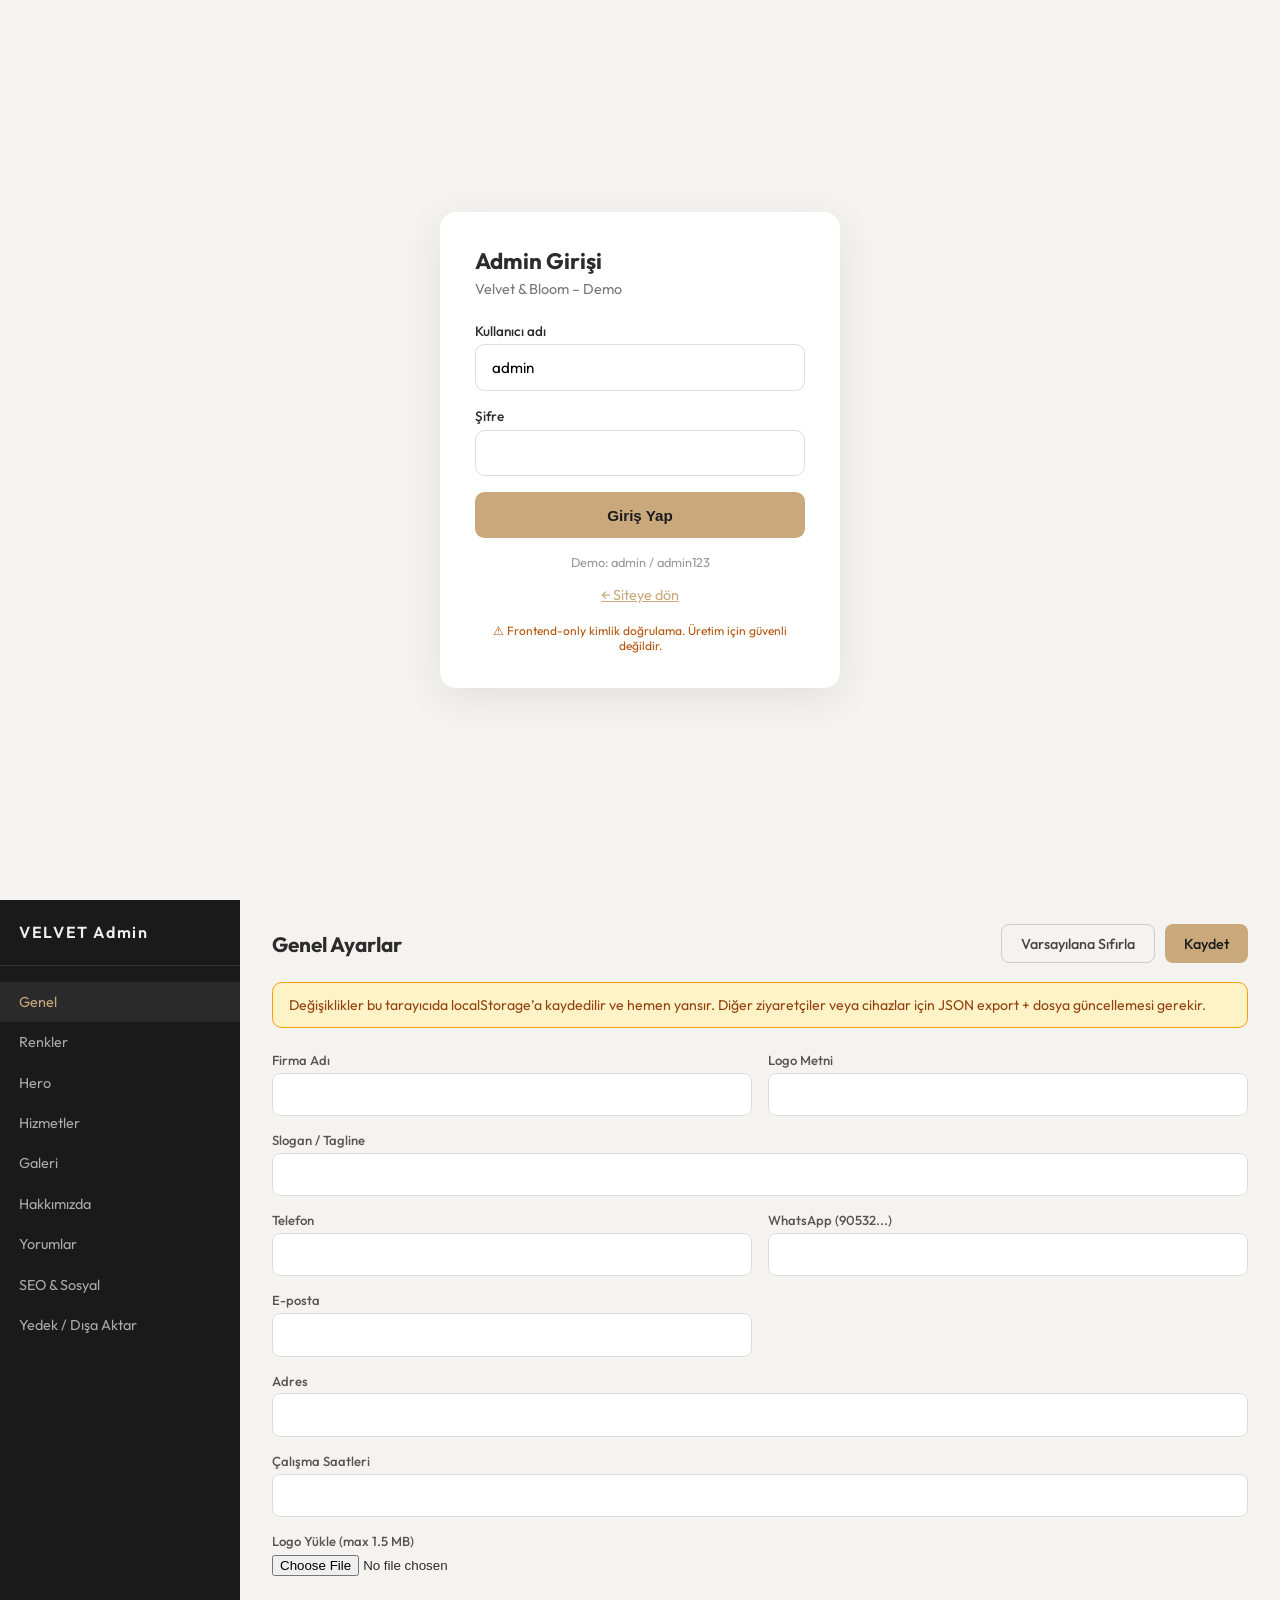
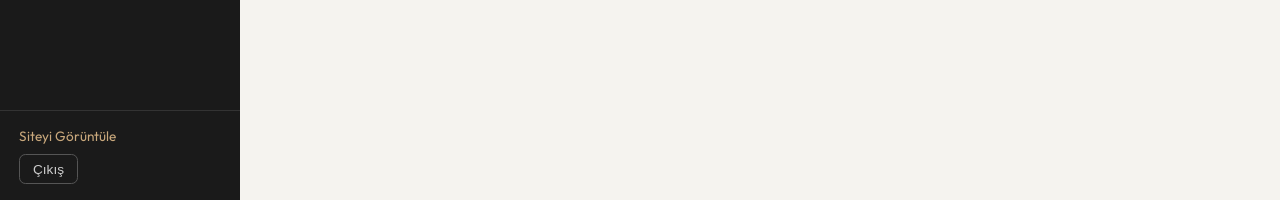
==== admin/index.html @ a227c088 "Initial: Professional beauty clinic (sage/teal) + admin panel" ====
<!DOCTYPE html>
<html lang="tr">
<head>
  <meta charset="UTF-8">
  <meta name="viewport" content="width=device-width, initial-scale=1.0">
  <title>Admin | Velvet & Bloom</title>
  <link href="https://fonts.googleapis.com/css2?family=Outfit:wght@400;500;600&display=swap" rel="stylesheet">
  <link rel="stylesheet" href="../assets/css/admin.css">
</head>
<body>
  <div id="login-screen" class="login-screen">
    <div class="login-box">
      <h1>Admin Girişi</h1>
      <p class="sub">Velvet & Bloom – Demo</p>
      <div id="login-error" class="error" hidden></div>
      <form id="login-form">
        <label>Kullanıcı adı</label>
        <input type="text" id="login-user" value="admin" required>
        <label>Şifre</label>
        <input type="password" id="login-pass" required>
        <button type="submit">Giriş Yap</button>
      </form>
      <p class="hint">Demo: admin / admin123</p>
      <a href="../index.html" class="back-link">← Siteye dön</a>
      <p class="security-note">⚠ Frontend-only kimlik doğrulama. Üretim için güvenli değildir.</p>
    </div>
  </div>

  <div id="dashboard" class="dashboard" hidden>
    <aside class="sidebar">
      <div class="sidebar-brand">VELVET Admin</div>
      <nav class="sidebar-nav">
        <button data-tab="general" class="active">Genel</button>
        <button data-tab="colors">Renkler</button>
        <button data-tab="hero">Hero</button>
        <button data-tab="services">Hizmetler</button>
        <button data-tab="gallery">Galeri</button>
        <button data-tab="about">Hakkımızda</button>
        <button data-tab="testimonials">Yorumlar</button>
        <button data-tab="seo">SEO & Sosyal</button>
        <button data-tab="backup">Yedek / Dışa Aktar</button>
      </nav>
      <div class="sidebar-footer">
        <a href="../index.html" target="_blank">Siteyi Görüntüle</a>
        <button id="btn-logout">Çıkış</button>
      </div>
    </aside>

    <main class="main">
      <header class="main-header">
        <h2 id="tab-title">Genel Ayarlar</h2>
        <div class="header-actions">
          <button id="btn-reset" class="btn-outline">Varsayılana Sıfırla</button>
          <button id="btn-save" class="btn-primary">Kaydet</button>
        </div>
      </header>

      <div class="notice">
        Değişiklikler bu tarayıcıda localStorage’a kaydedilir ve hemen yansır. Diğer ziyaretçiler veya cihazlar için JSON export + dosya güncellemesi gerekir.
      </div>

      <!-- GENERAL -->
      <section class="tab-panel active" data-panel="general">
        <div class="form-grid">
          <div class="field"><label>Firma Adı</label><input type="text" data-path="business.name"></div>
          <div class="field"><label>Logo Metni</label><input type="text" data-path="business.logoText"></div>
          <div class="field full"><label>Slogan / Tagline</label><input type="text" data-path="business.tagline"></div>
          <div class="field"><label>Telefon</label><input type="text" data-path="business.phone"></div>
          <div class="field"><label>WhatsApp (90532...)</label><input type="text" data-path="business.whatsapp"></div>
          <div class="field"><label>E-posta</label><input type="email" data-path="business.email"></div>
          <div class="field full"><label>Adres</label><input type="text" data-path="business.address"></div>
          <div class="field full"><label>Çalışma Saatleri</label><input type="text" data-path="business.hours"></div>
          <div class="field full">
            <label>Logo Yükle (max 1.5 MB)</label>
            <input type="file" id="logo-upload" accept="image/*">
            <div id="logo-preview" class="img-preview"></div>
          </div>
        </div>
      </section>

      <!-- COLORS -->
      <section class="tab-panel" data-panel="colors">
        <div class="presets">
          <button type="button" data-preset="elegant">Elegant Gold</button>
          <button type="button" data-preset="rose">Rose Champagne</button>
          <button type="button" data-preset="ivory">Pure Ivory</button>
        </div>
        <div class="form-grid colors-grid">
          <div class="field"><label>Primary</label><input type="color" data-path="colors.primary"></div>
          <div class="field"><label>Primary Dark</label><input type="color" data-path="colors.primaryDark"></div>
          <div class="field"><label>Secondary</label><input type="color" data-path="colors.secondary"></div>
          <div class="field"><label>Accent</label><input type="color" data-path="colors.accent"></div>
          <div class="field"><label>Text</label><input type="color" data-path="colors.text"></div>
          <div class="field"><label>Text Light</label><input type="color" data-path="colors.textLight"></div>
          <div class="field"><label>Background</label><input type="color" data-path="colors.bg"></div>
          <div class="field"><label>Dark</label><input type="color" data-path="colors.dark"></div>
        </div>
        <div class="live-preview" id="color-preview">
          <div class="preview-card">
            <span class="preview-label">Önizleme</span>
            <h3>Başlık Örneği</h3>
            <p>Bu metin seçilen renklerle görünür.</p>
            <button class="preview-btn">Buton</button>
          </div>
        </div>
      </section>

      <!-- HERO -->
      <section class="tab-panel" data-panel="hero">
        <div class="form-grid">
          <div class="field full"><label>Başlık</label><input type="text" data-path="hero.title"></div>
          <div class="field full"><label>Alt Yazı</label><textarea data-path="hero.subtitle" rows="3"></textarea></div>
          <div class="field"><label>Buton Metni</label><input type="text" data-path="hero.ctaText"></div>
          <div class="field"><label>Buton Linki</label><input type="text" data-path="hero.ctaLink"></div>
          <div class="field full">
            <label>Hero Görseli (URL veya yükle)</label>
            <input type="text" data-path="hero.image" placeholder="https://...">
            <input type="file" id="hero-upload" accept="image/*" style="margin-top:.5rem">
          </div>
        </div>
      </section>

      <!-- SERVICES -->
      <section class="tab-panel" data-panel="services">
        <div id="services-list"></div>
        <button type="button" id="add-service" class="btn-outline">+ Hizmet Ekle</button>
      </section>

      <!-- GALLERY -->
      <section class="tab-panel" data-panel="gallery">
        <div id="gallery-list"></div>
        <div class="field" style="margin-top:1rem">
          <label>Yeni görsel ekle (URL)</label>
          <div style="display:flex;gap:.5rem">
            <input type="text" id="new-gallery-url" placeholder="https://...">
            <button type="button" id="add-gallery" class="btn-primary">Ekle</button>
          </div>
          <input type="file" id="gallery-upload" accept="image/*" style="margin-top:.5rem">
        </div>
      </section>

      <!-- ABOUT -->
      <section class="tab-panel" data-panel="about">
        <div class="form-grid">
          <div class="field full"><label>Başlık</label><input type="text" data-path="about.title"></div>
          <div class="field full"><label>Metin</label><textarea data-path="about.text" rows="4"></textarea></div>
          <div class="field full"><label>Özellikler (her satır bir madde)</label><textarea id="about-features-text" rows="4"></textarea></div>
          <div class="field full"><label>Görsel URL</label><input type="text" data-path="about.image"></div>
        </div>
      </section>

      <!-- TESTIMONIALS -->
      <section class="tab-panel" data-panel="testimonials">
        <div id="testi-list"></div>
        <button type="button" id="add-testi" class="btn-outline">+ Yorum Ekle</button>
      </section>

      <!-- SEO -->
      <section class="tab-panel" data-panel="seo">
        <div class="form-grid">
          <div class="field full"><label>SEO Başlık</label><input type="text" data-path="seo.title"></div>
          <div class="field full"><label>SEO Açıklama</label><textarea data-path="seo.description" rows="2"></textarea></div>
          <div class="field"><label>Instagram URL</label><input type="text" data-path="business.social.instagram"></div>
          <div class="field"><label>Facebook URL</label><input type="text" data-path="business.social.facebook"></div>
          <div class="field"><label>TikTok URL</label><input type="text" data-path="business.social.tiktok"></div>
        </div>
      </section>

      <!-- BACKUP -->
      <section class="tab-panel" data-panel="backup">
        <p>Yapılandırmayı JSON olarak indir. Bu dosyayı başka bir cihazda import ederek aynı ayarları yükleyebilirsin.</p>
        <div style="display:flex;gap:1rem;margin:1.5rem 0;flex-wrap:wrap">
          <button type="button" id="btn-export" class="btn-primary">JSON Dışa Aktar</button>
          <label class="btn-outline" style="cursor:pointer">
            JSON İçe Aktar
            <input type="file" id="import-file" accept=".json" hidden>
          </label>
        </div>
        <div class="notice">
          <strong>Yayınlama notu:</strong> localStorage sadece bu tarayıcıda çalışır. Canlı site için JSON’u indirip geliştiriciye vererek defaults.js dosyasını güncellemesini isteyin veya sunucuya statik dosya olarak deploy edin.
        </div>
      </section>

      <div id="save-toast" class="toast" hidden>Kaydedildi ✓</div>
    </main>
  </div>

  <script src="../assets/js/defaults.js"></script>
  <script src="../assets/js/storage.js"></script>
  <script src="../assets/js/admin.js"></script>
</body>
</html>
---- assets/css/admin.css ----
* { box-sizing: border-box; margin: 0; padding: 0; }
body { font-family: 'Outfit', system-ui, sans-serif; background: #f5f3ef; color: #2c2c2c; min-height: 100vh; }

.login-screen {
  min-height: 100vh; display: flex; align-items: center; justify-content: center; padding: 1.5rem;
}
.login-box {
  background: #fff; border-radius: 1rem; padding: 2.2rem; width: 100%; max-width: 400px;
  box-shadow: 0 10px 40px rgba(0,0,0,.08);
}
.login-box h1 { font-size: 1.4rem; margin-bottom: .3rem; }
.sub { color: #777; font-size: .9rem; margin-bottom: 1.5rem; }
.login-box label { display: block; font-size: .85rem; font-weight: 500; margin-bottom: .3rem; }
.login-box input {
  width: 100%; padding: .8rem 1rem; border: 1px solid #ddd; border-radius: .6rem;
  margin-bottom: 1rem; font-family: inherit; font-size: .95rem;
}
.login-box button {
  width: 100%; padding: .9rem; background: #C9A87C; color: #1a1a1a; border: none;
  border-radius: .6rem; font-weight: 600; cursor: pointer; font-size: .95rem;
}
.error { background: #fee2e2; color: #991b1b; padding: .7rem; border-radius: .5rem; margin-bottom: 1rem; font-size: .9rem; }
.hint { text-align: center; font-size: .8rem; color: #999; margin-top: 1rem; }
.back-link { display: block; text-align: center; margin-top: 1rem; color: #C9A87C; font-size: .9rem; }
.security-note { font-size: .75rem; color: #b45309; margin-top: 1.2rem; text-align: center; }

.dashboard { display: flex; min-height: 100vh; }
.sidebar {
  width: 240px; background: #1a1a1a; color: #eee; display: flex; flex-direction: column; flex-shrink: 0;
}
.sidebar-brand { padding: 1.4rem 1.2rem; font-weight: 600; letter-spacing: .1em; border-bottom: 1px solid #333; }
.sidebar-nav { flex: 1; padding: 1rem 0; }
.sidebar-nav button {
  display: block; width: 100%; text-align: left; padding: .7rem 1.2rem;
  background: none; border: none; color: #aaa; font-family: inherit; font-size: .9rem; cursor: pointer;
}
.sidebar-nav button:hover, .sidebar-nav button.active { background: #2a2a2a; color: #C9A87C; }
.sidebar-footer { padding: 1rem 1.2rem; border-top: 1px solid #333; }
.sidebar-footer a { color: #C9A87C; font-size: .85rem; text-decoration: none; display: block; margin-bottom: .6rem; }
.sidebar-footer button { background: none; border: 1px solid #555; color: #ccc; padding: .4rem .8rem; border-radius: .4rem; cursor: pointer; font-size: .85rem; }

.main { flex: 1; padding: 1.5rem 2rem; overflow-y: auto; }
.main-header { display: flex; justify-content: space-between; align-items: center; margin-bottom: 1.2rem; flex-wrap: wrap; gap: .8rem; }
.main-header h2 { font-size: 1.3rem; }
.header-actions { display: flex; gap: .6rem; }
.btn-primary, .btn-outline {
  padding: .6rem 1.2rem; border-radius: .5rem; font-weight: 500; font-size: .9rem; cursor: pointer; border: none; font-family: inherit;
}
.btn-primary { background: #C9A87C; color: #1a1a1a; }
.btn-outline { background: transparent; border: 1px solid #ccc; color: #444; }

.notice {
  background: #fef3c7; border: 1px solid #f59e0b; color: #92400e;
  padding: .8rem 1rem; border-radius: .6rem; font-size: .88rem; margin-bottom: 1.5rem;
}

.tab-panel { display: none; }
.tab-panel.active { display: block; }

.form-grid { display: grid; grid-template-columns: 1fr 1fr; gap: 1rem; }
.field.full { grid-column: 1 / -1; }
.field label { display: block; font-size: .82rem; font-weight: 500; margin-bottom: .3rem; color: #555; }
.field input[type="text"], .field input[type="email"], .field input[type="color"], .field textarea, .field select {
  width: 100%; padding: .7rem .9rem; border: 1px solid #ddd; border-radius: .5rem; font-family: inherit; font-size: .92rem;
}
.field input[type="color"] { height: 42px; padding: .2rem; }
.colors-grid { grid-template-columns: repeat(auto-fit, minmax(140px, 1fr)); }

.presets { display: flex; gap: .5rem; margin-bottom: 1.2rem; flex-wrap: wrap; }
.presets button {
  padding: .45rem .9rem; border: 1px solid #ddd; border-radius: 999px; background: #fff;
  font-size: .85rem; cursor: pointer; font-family: inherit;
}
.presets button:hover { border-color: #C9A87C; }

.live-preview { margin-top: 1.5rem; }
.preview-card {
  background: var(--preview-bg, #FDFBF8); border: 1px solid #e8d5c4; border-radius: 1rem; padding: 1.5rem; max-width: 320px;
}
.preview-card h3 { color: var(--preview-text, #2c2c2c); margin: .5rem 0; }
.preview-card p { color: var(--preview-text-light, #6b6b6b); font-size: .9rem; }
.preview-btn {
  margin-top: .8rem; padding: .5rem 1.2rem; background: var(--preview-primary, #C9A87C);
  border: none; border-radius: 999px; color: #1a1a1a; font-weight: 500; cursor: default;
}
.preview-label { font-size: .75rem; text-transform: uppercase; letter-spacing: .1em; color: #999; }

.service-item, .gallery-item-admin, .testi-item {
  background: #fff; border: 1px solid #e5e5e5; border-radius: .75rem; padding: 1rem; margin-bottom: .8rem;
}
.service-item .row, .testi-item .row { display: grid; grid-template-columns: 1fr 1fr; gap: .6rem; }
.service-item .actions, .gallery-item-admin .actions, .testi-item .actions { margin-top: .6rem; display: flex; gap: .5rem; }
.service-item button, .gallery-item-admin button, .testi-item button {
  padding: .35rem .7rem; font-size: .8rem; border-radius: .4rem; border: 1px solid #ddd; background: #fff; cursor: pointer;
}
.service-item button.danger, .gallery-item-admin button.danger, .testi-item button.danger { color: #b91c1c; border-color: #fecaca; }

.img-preview img { max-height: 60px; margin-top: .5rem; border-radius: .4rem; }
.gallery-thumb { width: 80px; height: 60px; object-fit: cover; border-radius: .4rem; }

.toast {
  position: fixed; bottom: 1.5rem; right: 1.5rem; background: #166534; color: #fff;
  padding: .8rem 1.4rem; border-radius: .6rem; font-weight: 500; z-index: 100;
}

@media (max-width: 800px) {
  .dashboard { flex-direction: column; }
  .sidebar { width: 100%; }
  .sidebar-nav { display: flex; overflow-x: auto; padding: .5rem; }
  .sidebar-nav button { white-space: nowrap; }
  .form-grid { grid-template-columns: 1fr; }
  .main { padding: 1rem; }
}
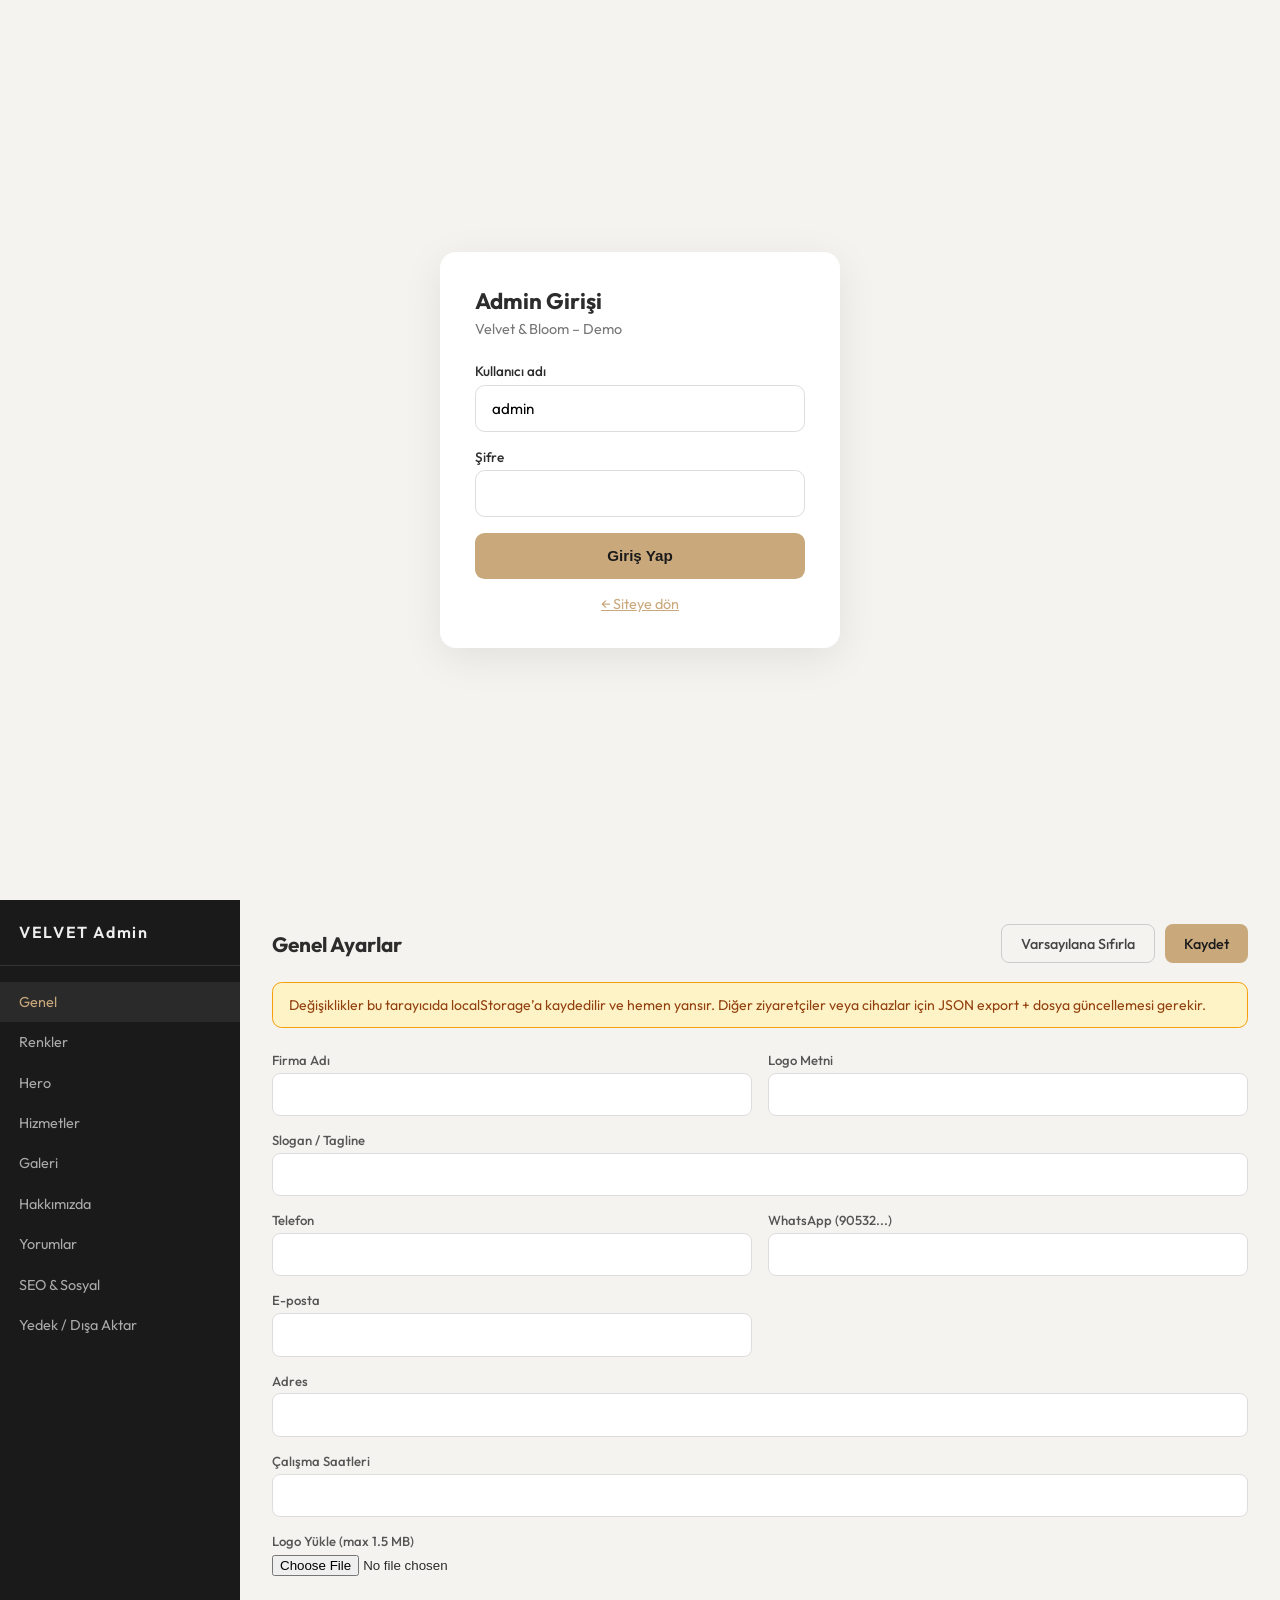
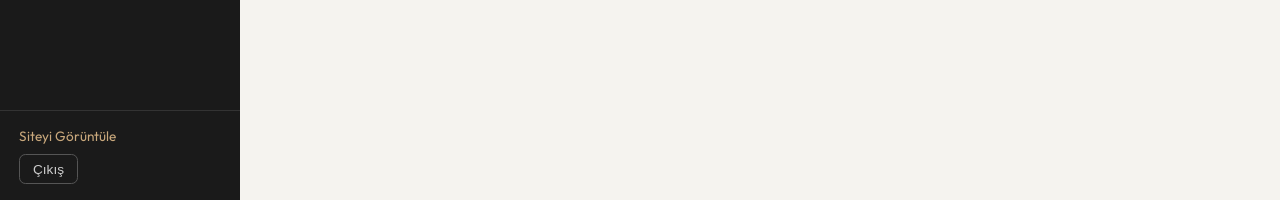
==== commit b0a20dd8: "Update content / admin" ====
--- a/admin/index.html
+++ b/admin/index.html
@@ -20,10 +20,8 @@
         <input type="password" id="login-pass" required>
         <button type="submit">Giriş Yap</button>
       </form>
-      <p class="hint">Demo: admin / admin123</p>
       <a href="../index.html" class="back-link">← Siteye dön</a>
-      <p class="security-note">⚠ Frontend-only kimlik doğrulama. Üretim için güvenli değildir.</p>
-    </div>
+      </div>
   </div>
 
   <div id="dashboard" class="dashboard" hidden>
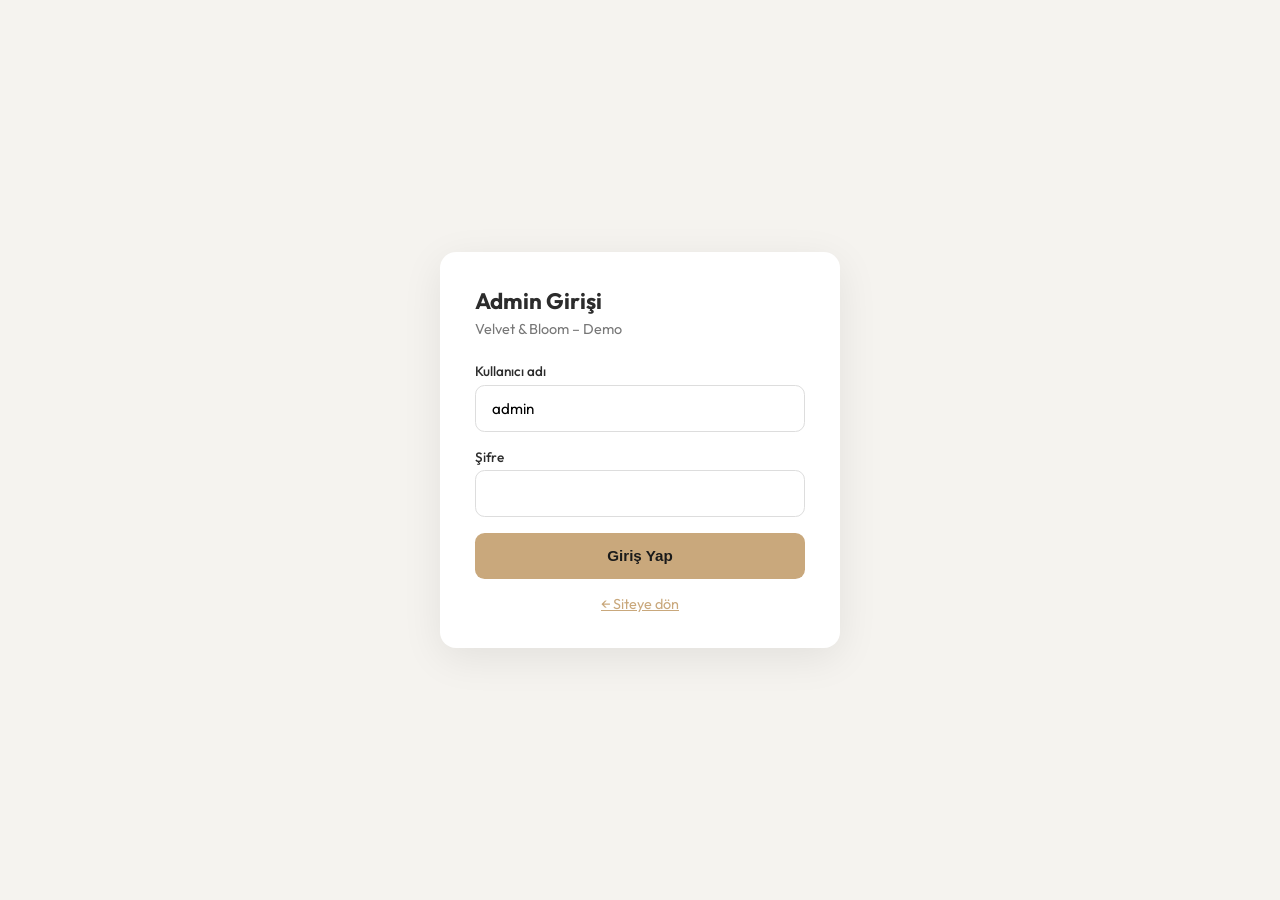
==== commit 9a354c02: "Update content / admin" ====
--- a/admin/index.html
+++ b/admin/index.html
@@ -179,7 +179,7 @@
         </div>
       </section>
 
-      <div id="save-toast" class="toast" hidden>Kaydedildi ✓</div>
+      <div id="save-toast" class="toast" hidden>Kaydedildi</div>
     </main>
   </div>
 
--- a/assets/css/admin.css
+++ b/assets/css/admin.css
@@ -1,3 +1,4 @@
+[hidden] { display: none !important; }
 * { box-sizing: border-box; margin: 0; padding: 0; }
 body { font-family: 'Outfit', system-ui, sans-serif; background: #f5f3ef; color: #2c2c2c; min-height: 100vh; }
 
@@ -24,7 +25,8 @@
 .back-link { display: block; text-align: center; margin-top: 1rem; color: #C9A87C; font-size: .9rem; }
 .security-note { font-size: .75rem; color: #b45309; margin-top: 1.2rem; text-align: center; }
 
-.dashboard { display: flex; min-height: 100vh; }
+.dashboard { display: none; min-height: 100vh; }
+.dashboard.is-open, .dashboard:not([hidden]) { display: flex; }
 .sidebar {
   width: 240px; background: #1a1a1a; color: #eee; display: flex; flex-direction: column; flex-shrink: 0;
 }
